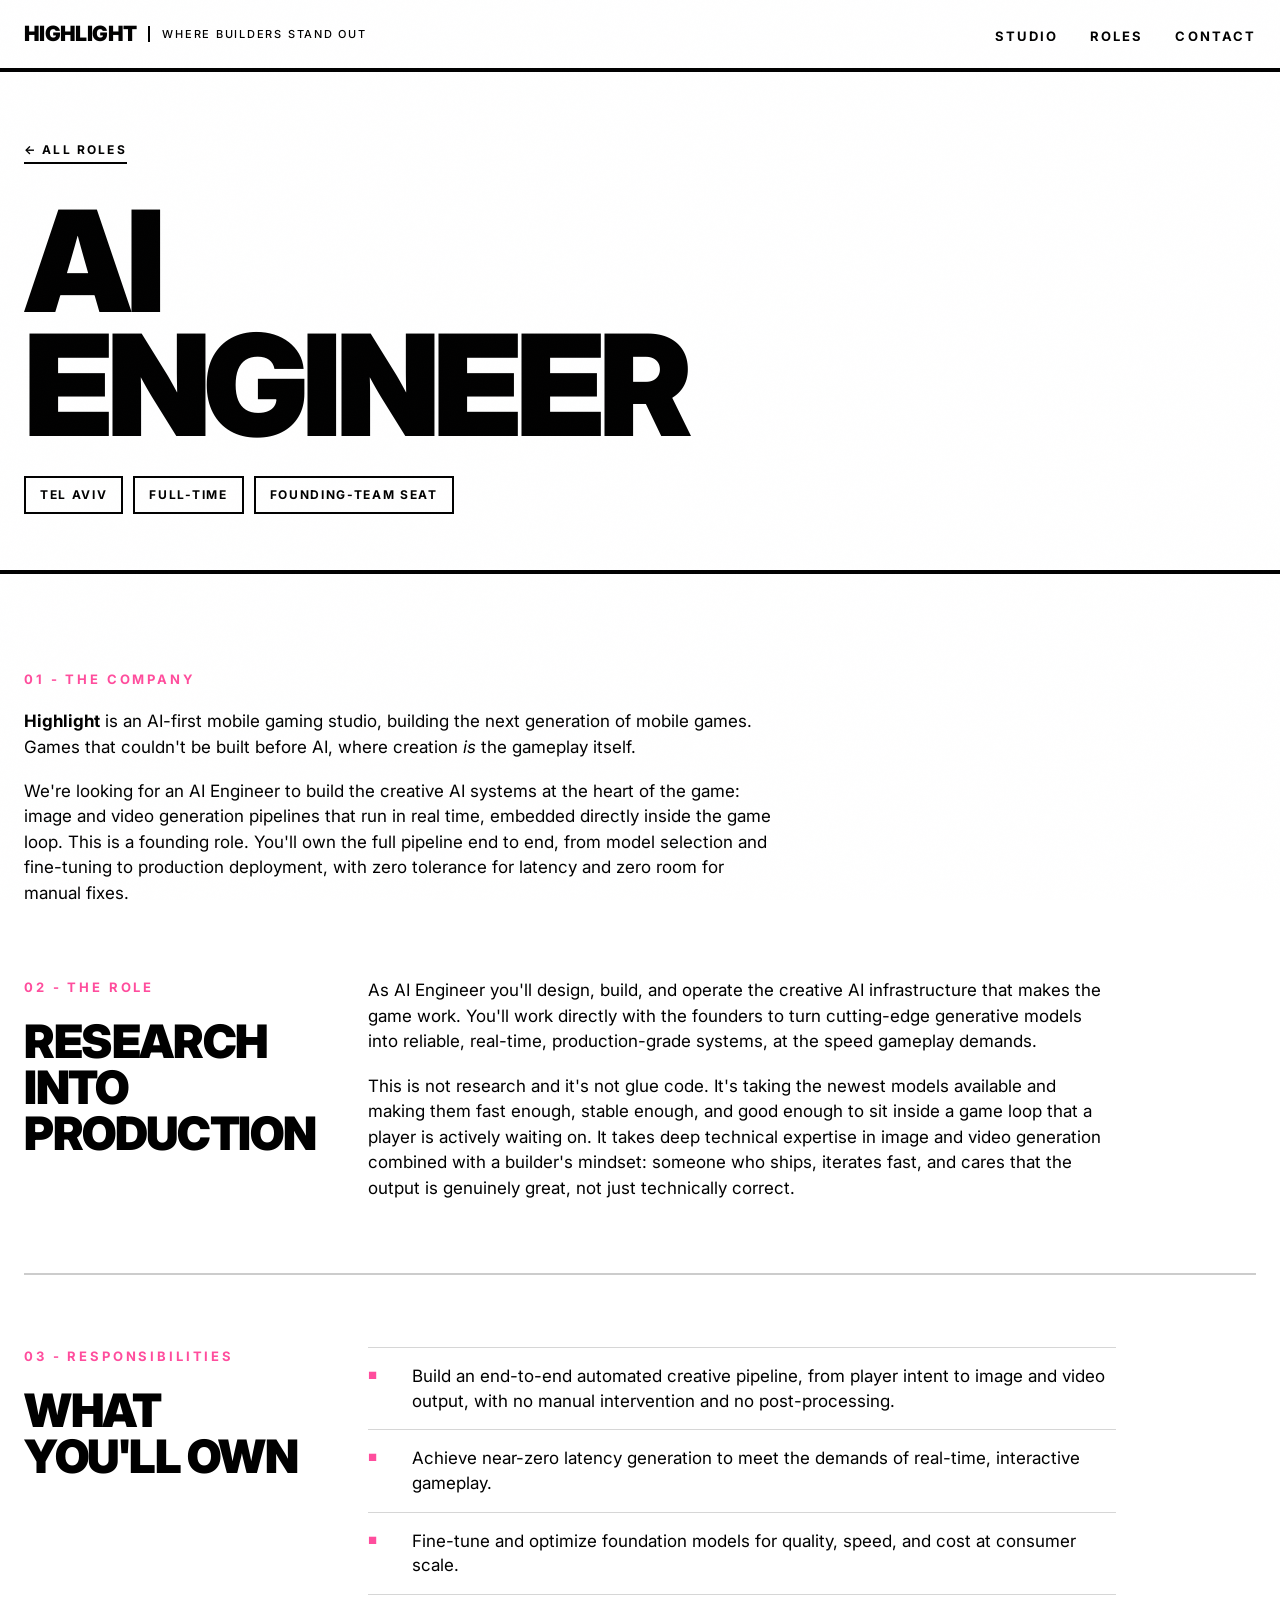
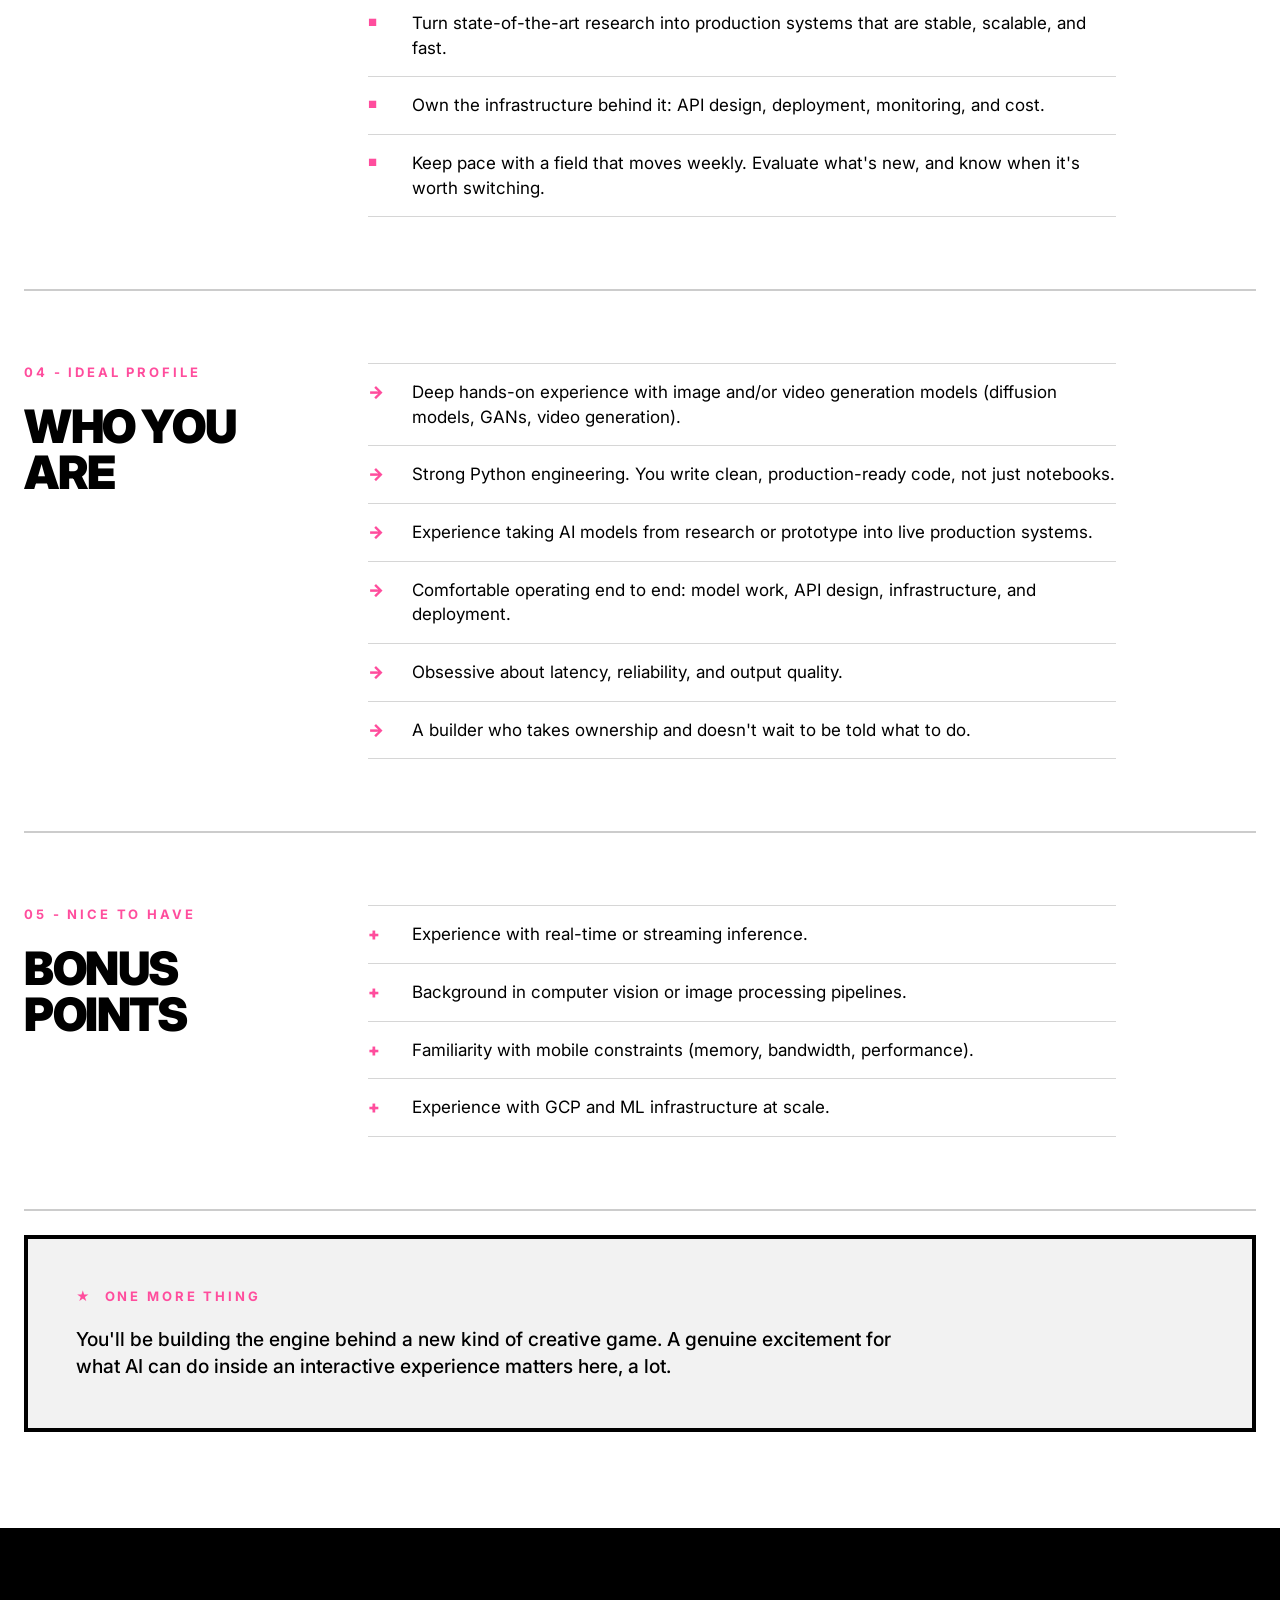
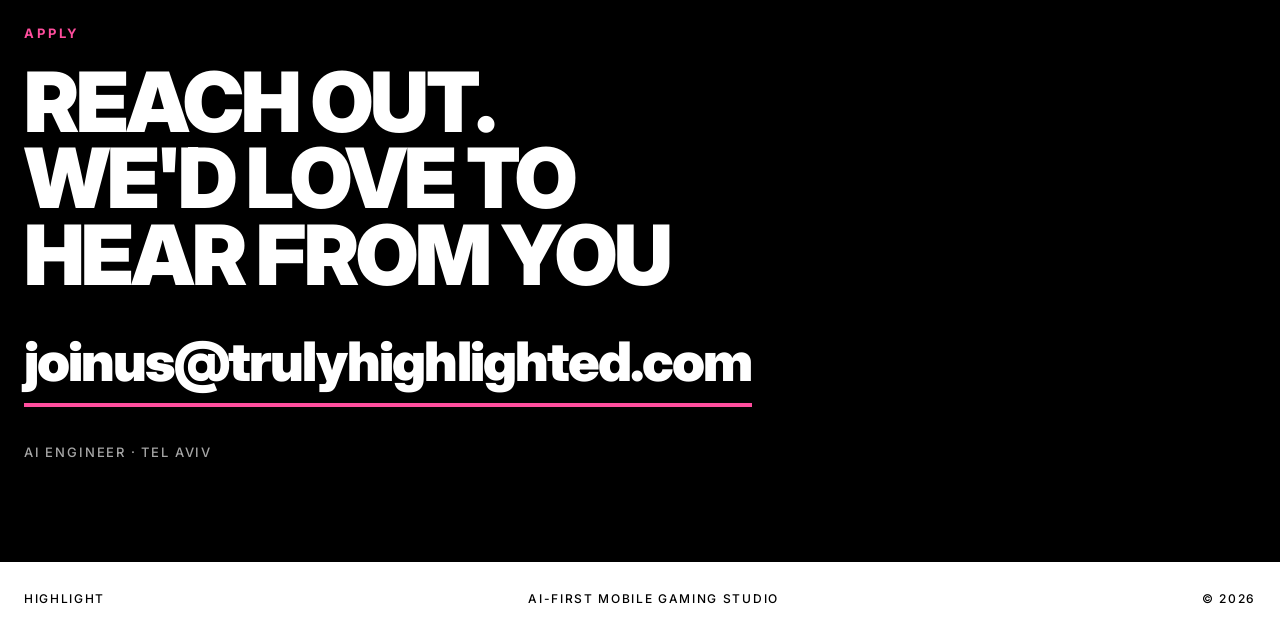
==== hiring1/roles/ai-engineer/index.html @ 80f7fcbb "feat: replace the hiring PNG with a real static careers site The page at /pages/hiring1/ was a singl" ====
<!DOCTYPE html>
<html lang="en">
<head>
<meta charset="utf-8">
<meta name="viewport" content="width=device-width, initial-scale=1">
<title>AI Engineer - Highlight</title>
<meta name="description" content="Build the creative AI systems at the heart of the game: real-time image and video generation pipelines embedded in the game loop.">
<link rel="preconnect" href="https://fonts.googleapis.com">
<link rel="preconnect" href="https://fonts.gstatic.com" crossorigin>
<link href="https://fonts.googleapis.com/css2?family=Inter:wght@400;500;700;900&display=swap" rel="stylesheet">
<link rel="stylesheet" href="../../assets/styles.css">
</head>
<body>

<header class="site-header">
  <div class="wrap site-header__inner">
    <a class="brand" href="../../index.html">Highlight <span>Where builders stand out</span></a>
    <nav class="nav">
      <a href="../../index.html#about"><span>Studio</span><span>Studio</span></a>
      <a href="../../index.html#roles"><span>Roles</span><span>Roles</span></a>
      <a href="#apply"><span>Contact</span><span>Contact</span></a>
    </nav>
  </div>
</header>

<section class="role-hero">
  <div class="wrap">
    <a class="role-hero__back" href="../../index.html#roles">← All roles</a>
    <h1 class="display">AI<br>Engineer</h1>
    <ul class="role-hero__meta">
      <li>Tel Aviv</li>
      <li>Full-time</li>
      <li>Founding-team seat</li>
    </ul>
  </div>
</section>

<section class="section" style="padding-bottom:0">
  <div class="wrap">
    <span class="snum">01 - The company</span>
    <div class="body" style="margin-top:8px">
      <p><strong>Highlight</strong> is an AI-first mobile gaming studio, building the next generation of mobile games. Games that couldn't be built before AI, where creation <em>is</em> the gameplay itself.</p>
      <p>We're looking for an AI Engineer to build the creative AI systems at the heart of the game: image and video generation pipelines that run in real time, embedded directly inside the game loop. This is a founding role. You'll own the full pipeline end to end, from model selection and fine-tuning to production deployment, with zero tolerance for latency and zero room for manual fixes.</p>
    </div>
  </div>
</section>

<div class="wrap"><div class="rsec">
  <div class="rsec__grid">
    <div class="rsec__head"><span class="snum">02 - The role</span><h2 class="h3">Research into<br>production</h2></div>
    <div class="body"><p>As AI Engineer you'll design, build, and operate the creative AI infrastructure that makes the game work. You'll work directly with the founders to turn cutting-edge generative models into reliable, real-time, production-grade systems, at the speed gameplay demands.</p>
          <p>This is not research and it's not glue code. It's taking the newest models available and making them fast enough, stable enough, and good enough to sit inside a game loop that a player is actively waiting on. It takes deep technical expertise in image and video generation combined with a builder's mindset: someone who ships, iterates fast, and cares that the output is genuinely great, not just technically correct.</p></div>
  </div>
</div>

<div class="rsec">
  <div class="rsec__grid">
    <div class="rsec__head"><span class="snum">03 - Responsibilities</span><h2 class="h3">What you'll own</h2></div>
    <div class="body"><ul class="list-bul"><li>Build an end-to-end automated creative pipeline, from player intent to image and video output, with no manual intervention and no post-processing.</li>
      <li>Achieve near-zero latency generation to meet the demands of real-time, interactive gameplay.</li>
      <li>Fine-tune and optimize foundation models for quality, speed, and cost at consumer scale.</li>
      <li>Turn state-of-the-art research into production systems that are stable, scalable, and fast.</li>
      <li>Own the infrastructure behind it: API design, deployment, monitoring, and cost.</li>
      <li>Keep pace with a field that moves weekly. Evaluate what's new, and know when it's worth switching.</li></ul></div>
  </div>
</div>

<div class="rsec">
  <div class="rsec__grid">
    <div class="rsec__head"><span class="snum">04 - Ideal profile</span><h2 class="h3">Who you are</h2></div>
    <div class="body"><ul class="list-arrow"><li>Deep hands-on experience with image and/or video generation models (diffusion models, GANs, video generation).</li>
      <li>Strong Python engineering. You write clean, production-ready code, not just notebooks.</li>
      <li>Experience taking AI models from research or prototype into live production systems.</li>
      <li>Comfortable operating end to end: model work, API design, infrastructure, and deployment.</li>
      <li>Obsessive about latency, reliability, and output quality.</li>
      <li>A builder who takes ownership and doesn't wait to be told what to do.</li></ul></div>
  </div>
</div>

<div class="rsec">
  <div class="rsec__grid">
    <div class="rsec__head"><span class="snum">05 - Nice to have</span><h2 class="h3">Bonus points</h2></div>
    <div class="body"><ul class="list-plus"><li>Experience with real-time or streaming inference.</li>
      <li>Background in computer vision or image processing pipelines.</li>
      <li>Familiarity with mobile constraints (memory, bandwidth, performance).</li>
      <li>Experience with GCP and ML infrastructure at scale.</li></ul></div>
  </div>
</div>

<div style="padding:24px 0 96px">
  <div class="onemore pat-dots">
    <span class="snum">★ &nbsp;One more thing</span>
    <div class="body" style="font-size:1.2rem;line-height:1.4;font-weight:500">You'll be building the engine behind a new kind of creative game. A genuine excitement for what AI can do inside an interactive experience matters here, a lot.</div>
  </div>
</div>
</div>

<section class="contact" id="apply">
  <div class="wrap">
    <span class="snum">Apply</span>
    <h2 class="h2">Reach out.<br>We'd love to<br>hear from you</h2>
    <a class="contact__mail" href="mailto:joinus@trulyhighlighted.com?subject=AI%20Engineer">joinus@trulyhighlighted.com</a>
    <p class="meta" style="margin-top:36px;opacity:.65">AI Engineer · Tel Aviv</p>
  </div>
</section>

<footer class="site-footer">
  <div class="wrap site-footer__inner">
    <span><a href="../../index.html">Highlight</a></span>
    <span>AI-first mobile gaming studio</span>
    <span>© 2026</span>
  </div>
</footer>

</body>
</html>
---- hiring1/assets/styles.css ----
/* ============================================================
   HIGHLIGHT — Swiss International Typographic Style
   Accent: Bubblegum #FF4D9D
   ============================================================ */

/* ---------- 1. TOKENS ---------- */
:root {
  --bg:      #FFFFFF;
  --fg:      #000000;
  --muted:   #F2F2F2;
  --accent:  #FF4D9D;
  --border:  #000000;

  --bw-thick: 4px;
  --bw-thin:  2px;

  --gutter: 24px;
  --maxw:   1440px;

  --t-fast: 150ms linear;
  --t-base: 200ms ease-out;
}

/* ---------- 2. RESET ---------- */
*, *::before, *::after { box-sizing: border-box; }
* { margin: 0; padding: 0; }

html { -webkit-text-size-adjust: 100%; scroll-behavior: smooth; }

body {
  background: var(--bg);
  color: var(--fg);
  font-family: 'Inter', 'Helvetica Neue', Helvetica, Arial, sans-serif;
  font-weight: 400;
  font-size: 17px;
  line-height: 1.5;
  -webkit-font-smoothing: antialiased;
  position: relative;
}

/* Global paper-grain noise */
body::before {
  content: '';
  position: fixed;
  inset: 0;
  pointer-events: none;
  z-index: 9999;
  opacity: 0.015;
  background-image: url("data:image/svg+xml,%3Csvg xmlns='http://www.w3.org/2000/svg' width='300' height='300'%3E%3Cfilter id='n'%3E%3CfeTurbulence type='fractalNoise' baseFrequency='0.85' numOctaves='4'/%3E%3C/filter%3E%3Crect width='300' height='300' filter='url(%23n)'/%3E%3C/svg%3E");
}

img { display: block; max-width: 100%; }
a { color: inherit; text-decoration: none; }
ul { list-style: none; }

::selection { background: var(--accent); color: #fff; }

:focus-visible {
  outline: var(--bw-thin) solid var(--accent);
  outline-offset: 3px;
}

/* ---------- 3. TEXTURE PATTERNS ---------- */
.pat-grid {
  background-image:
    linear-gradient(to right, rgba(0,0,0,.03) 1px, transparent 1px),
    linear-gradient(to bottom, rgba(0,0,0,.03) 1px, transparent 1px);
  background-size: 24px 24px;
}
.pat-dots {
  background-image: radial-gradient(rgba(0,0,0,.04) 1px, transparent 1px);
  background-size: 16px 16px;
}
.pat-diag {
  background-image: repeating-linear-gradient(
    45deg, rgba(0,0,0,.02) 0 1px, transparent 1px 10px);
}

/* ---------- 4. LAYOUT ---------- */
.wrap {
  max-width: var(--maxw);
  margin: 0 auto;
  padding: 0 var(--gutter);
}

.rule { border-top: var(--bw-thick) solid var(--border); }
.rule-thin { border-top: var(--bw-thin) solid var(--border); }

.section { padding: 96px 0; }
.section--tight { padding: 64px 0; }
.section--muted { background: var(--muted); }

/* ---------- 5. TYPOGRAPHY ---------- */
.snum {
  display: block;
  font-size: 13px;
  font-weight: 700;
  letter-spacing: .22em;
  text-transform: uppercase;
  color: var(--accent);
  margin-bottom: 20px;
}

.display {
  font-weight: 900;
  letter-spacing: -0.045em;
  line-height: 0.88;
  text-transform: uppercase;
  /* min() caps the headline by viewport width on narrow screens: the word
     GENERATION cannot wrap, and at the 3.4rem floor it overflowed the grid
     track below ~418px. Identical to clamp() at 418px and above. */
  font-size: min(13vw, clamp(3.4rem, 11vw, 10rem));
}

.h2 {
  font-weight: 900;
  letter-spacing: -0.035em;
  line-height: 0.92;
  text-transform: uppercase;
  font-size: clamp(2.4rem, 6.5vw, 5.5rem);
}

.h3 {
  font-weight: 900;
  letter-spacing: -0.03em;
  line-height: 1;
  text-transform: uppercase;
  font-size: clamp(1.75rem, 3.6vw, 3rem);
}

.h4 {
  font-weight: 700;
  letter-spacing: -0.01em;
  text-transform: uppercase;
  font-size: 1.05rem;
  line-height: 1.2;
}

.lead {
  font-size: clamp(1.1rem, 1.9vw, 1.5rem);
  line-height: 1.4;
  font-weight: 500;
  max-width: 30ch;
}

.body { max-width: 68ch; }
.body p + p { margin-top: 1.1em; }
.body strong { font-weight: 700; }
.body em { font-style: italic; }

.label {
  font-size: 12px;
  font-weight: 700;
  letter-spacing: .2em;
  text-transform: uppercase;
}

.meta {
  font-size: 13px;
  font-weight: 500;
  letter-spacing: .14em;
  text-transform: uppercase;
}

.mark { background: var(--accent); color: #fff; padding: 0 .18em; }

/* ---------- 6. HEADER ---------- */
.site-header {
  position: sticky;
  top: 0;
  z-index: 100;
  background: var(--bg);
  border-bottom: var(--bw-thick) solid var(--border);
}
.site-header__inner {
  display: flex;
  align-items: stretch;
  justify-content: space-between;
  height: 68px;
  /* Full bleed rather than capped at --maxw: on a wide screen the brand sits
     hard left and the nav hard right, lining up with the hero below, which is
     also full width. Only the gutter separates them from the viewport edge. */
  max-width: none;
}
.brand {
  display: flex;
  align-items: center;
  gap: 12px;
  font-weight: 900;
  font-size: 21px;
  letter-spacing: -0.03em;
  text-transform: uppercase;
}
.brand span {
  font-size: 11px;
  font-weight: 500;
  letter-spacing: .16em;
  text-transform: uppercase;
  padding-left: 12px;
  border-left: var(--bw-thin) solid var(--border);
}
.nav { display: flex; align-items: center; gap: 32px; }
.nav a {
  position: relative;
  display: block;
  overflow: hidden;
  height: 1.15em;
  font-size: 13px;
  font-weight: 700;
  letter-spacing: .16em;
  text-transform: uppercase;
}
.nav a span {
  display: block;
  transition: transform var(--t-fast);
}
.nav a span:last-child { color: var(--accent); }
.nav a:hover span { transform: translateY(-100%); }

@media (max-width: 640px) {
  .brand span { display: none; }
  .nav { gap: 18px; }
}

/* Below ~420px the brand plus the three nav items no longer fit on one row and
   CONTACT was pushed past the right edge, scrolling the whole page sideways.
   Tighten the header only — every other element already fits. */
@media (max-width: 420px) {
  .brand { font-size: 18px; }
  .nav { gap: 14px; }
  .nav a { font-size: 11px; letter-spacing: .1em; }
}

@media (max-width: 340px) {
  .brand { font-size: 16px; }
  .nav { gap: 10px; }
  .nav a { font-size: 10px; letter-spacing: .06em; }
}

/* ---------- 7. IMAGE PLACEHOLDERS ---------- */
.imgph {
  position: relative;
  border: var(--bw-thick) solid var(--border);
  background: var(--muted);
  background-image: repeating-linear-gradient(
    45deg, rgba(0,0,0,.05) 0 2px, transparent 2px 14px);
  display: flex;
  align-items: center;
  justify-content: center;
  overflow: hidden;
}
.imgph::after {
  content: '';
  position: absolute;
  inset: 14px;
  border: 1px dashed rgba(0,0,0,.28);
  pointer-events: none;
}
.imgph__inner {
  position: relative;
  z-index: 1;
  text-align: center;
  padding: 24px;
}
.imgph__no {
  display: inline-block;
  background: var(--accent);
  color: #fff;
  font-weight: 900;
  font-size: 13px;
  letter-spacing: .1em;
  padding: 5px 11px;
  margin-bottom: 14px;
}
.imgph__name {
  font-weight: 900;
  font-size: clamp(.95rem, 1.6vw, 1.35rem);
  letter-spacing: -.02em;
  text-transform: uppercase;
  line-height: 1.1;
}
.imgph__spec {
  margin-top: 8px;
  font-size: 12px;
  font-weight: 600;
  letter-spacing: .12em;
  text-transform: uppercase;
  color: rgba(0,0,0,.55);
}
.imgph__note {
  margin-top: 10px;
  font-size: 12px;
  line-height: 1.35;
  max-width: 30ch;
  margin-inline: auto;
  color: rgba(0,0,0,.55);
}

.ar-3x4  { aspect-ratio: 3 / 4; }
.ar-1x1  { aspect-ratio: 1 / 1; }
.ar-16x9 { aspect-ratio: 16 / 9; }
.ar-5x7  { aspect-ratio: 5 / 7; }

/* ---------- 8. HERO ---------- */
.hero { border-bottom: var(--bw-thick) solid var(--border); }

.hero__grid {
  display: grid;
  grid-template-columns: 7fr 5fr;
  min-height: calc(100vh - 68px);
}
.hero__type {
  padding: 72px var(--gutter) 56px;
  display: flex;
  flex-direction: column;
  justify-content: space-between;
  border-right: var(--bw-thick) solid var(--border);
}
.hero__kicker {
  font-size: 13px;
  font-weight: 700;
  letter-spacing: .22em;
  text-transform: uppercase;
  margin-bottom: 40px;
}
.hero__sub {
  margin-top: 40px;
  display: flex;
  flex-wrap: wrap;
  align-items: flex-end;
  gap: 32px;
  justify-content: space-between;
}
.hero__img { padding: 0; }
.hero__img .imgph {
  height: 100%;
  border: 0;
  border-radius: 0;
}
/* The hero image fills its grid column edge to edge and carries no border of
   its own -- the black rule comes from the grid divider. */
.hero__img img {
  width: 100%;
  height: 100%;
  object-fit: cover;
  display: block;
}

/* Variant B — full bleed */
.hero--bleed .hero__grid { grid-template-columns: 1fr; position: relative; }
.hero--bleed .hero__img {
  position: absolute;
  inset: 0;
  z-index: 0;
}
.hero--bleed .hero__img .imgph { width: 100%; height: 100%; aspect-ratio: auto; }
.hero--bleed .hero__type {
  position: relative;
  z-index: 2;
  border-right: 0;
  max-width: 1000px;
}
.hero--bleed .display span,
.hero--bleed .hero__kicker span,
.hero--bleed .hero__sub .lead {
  background: #fff;
  box-decoration-break: clone;
  -webkit-box-decoration-break: clone;
  padding: .04em .16em;
}

/* ---------- 9. SPLIT GRIDS ---------- */
.split {
  display: grid;
  gap: 48px;
  align-items: start;
}
.split--7-5 { grid-template-columns: 7fr 5fr; }
.split--5-7 { grid-template-columns: 5fr 7fr; }
.split--8-4 { grid-template-columns: 8fr 4fr; }
.split--4-8 { grid-template-columns: 4fr 8fr; }

/* ---------- 10. ROLE CARDS ---------- */
.roles { border-top: var(--bw-thick) solid var(--border); }
.role-card {
  display: block;
  border-bottom: var(--bw-thick) solid var(--border);
  padding: 40px var(--gutter);
  transition: background var(--t-base), color var(--t-base);
}
.role-card__inner {
  max-width: var(--maxw);
  margin: 0 auto;
  display: grid;
  grid-template-columns: 5fr 5fr 2fr;
  gap: 32px;
  align-items: center;
}
.role-card__desc { font-size: 1rem; line-height: 1.45; max-width: 46ch; }
.role-card__go {
  justify-self: end;
  display: flex;
  align-items: center;
  gap: 12px;
  font-size: 12px;
  font-weight: 700;
  letter-spacing: .18em;
  text-transform: uppercase;
  white-space: nowrap;
}
.role-card__arrow {
  width: 40px; height: 40px;
  border: var(--bw-thin) solid currentColor;
  display: grid; place-items: center;
  font-size: 17px; line-height: 1;
  transition: transform var(--t-base);
}
.role-card:hover { background: var(--accent); color: #fff; }
.role-card:hover .snum { color: #fff; }
.role-card:hover .role-card__arrow { transform: rotate(-45deg); }

/* ---------- 11. LISTS ---------- */
.list-bul li,
.list-arrow li,
.list-plus li {
  position: relative;
  padding: 16px 0 16px 44px;
  border-bottom: 1px solid rgba(0,0,0,.16);
  line-height: 1.45;
}
.list-bul li:first-child,
.list-arrow li:first-child,
.list-plus li:first-child { border-top: 1px solid rgba(0,0,0,.16); }

.list-bul li::before,
.list-arrow li::before,
.list-plus li::before {
  position: absolute;
  left: 0;
  top: 16px;
  font-weight: 900;
  color: var(--accent);
  width: 28px;
}
.list-bul li::before   { content: '■'; font-size: 10px; top: 20px; }
.list-arrow li::before { content: '→'; }
.list-plus li::before  { content: '+'; }

/* ---------- 12. BUTTON ---------- */
.btn {
  display: inline-flex;
  align-items: center;
  justify-content: center;
  min-height: 60px;
  padding: 0 36px;
  background: var(--fg);
  color: #fff;
  border: var(--bw-thick) solid var(--border);
  font-size: 13px;
  font-weight: 700;
  letter-spacing: .18em;
  text-transform: uppercase;
  transition: background var(--t-fast), color var(--t-fast);
}
.btn:hover { background: var(--accent); border-color: var(--accent); }
.btn--ghost { background: transparent; color: var(--fg); }
.btn--ghost:hover { background: var(--fg); color: #fff; border-color: var(--fg); }

/* ---------- 13. CONTACT / FOOTER ---------- */
.contact {
  background: var(--fg);
  color: #fff;
  padding: 96px 0;
}
.contact .snum { color: var(--accent); }
.contact__mail {
  display: inline-block;
  margin-top: 28px;
  font-weight: 900;
  font-size: clamp(1.4rem, 4.4vw, 3.4rem);
  letter-spacing: -.035em;
  border-bottom: var(--bw-thick) solid var(--accent);
  transition: color var(--t-fast);
  word-break: break-word;
}
.contact__mail:hover { color: var(--accent); }

.site-footer {
  border-top: var(--bw-thick) solid var(--border);
  padding: 28px 0;
}
.site-footer__inner {
  display: flex;
  flex-wrap: wrap;
  gap: 16px 32px;
  justify-content: space-between;
  font-size: 12px;
  font-weight: 500;
  letter-spacing: .14em;
  text-transform: uppercase;
}

/* ---------- 14. ROLE PAGE ---------- */
.role-hero {
  border-bottom: var(--bw-thick) solid var(--border);
  padding: 64px 0 56px;
}
.role-hero__back {
  display: inline-block;
  margin-bottom: 36px;
  font-size: 12px;
  font-weight: 700;
  letter-spacing: .18em;
  text-transform: uppercase;
  border-bottom: var(--bw-thin) solid var(--border);
  padding-bottom: 3px;
}
.role-hero__back:hover { color: var(--accent); border-color: var(--accent); }
.role-hero__meta {
  margin-top: 28px;
  display: flex;
  flex-wrap: wrap;
  gap: 10px;
}
.role-hero__meta li {
  border: var(--bw-thin) solid var(--border);
  padding: 8px 14px;
  font-size: 12px;
  font-weight: 700;
  letter-spacing: .14em;
  text-transform: uppercase;
}

.rsec {
  padding: 72px 0;
  border-bottom: var(--bw-thin) solid rgba(0,0,0,.2);
}
.rsec:last-of-type { border-bottom: 0; }
.rsec__grid {
  display: grid;
  grid-template-columns: 3fr 9fr;
  gap: 48px;
}
.rsec__head { position: sticky; top: 100px; align-self: start; }

.onemore {
  background: var(--muted);
  border: var(--bw-thick) solid var(--border);
  padding: 48px;
}
.onemore .snum { display: flex; align-items: center; gap: 10px; }

/* ---------- 15. RESPONSIVE ---------- */
@media (max-width: 1024px) {
  .split--7-5, .split--5-7, .split--8-4, .split--4-8 { grid-template-columns: 1fr; gap: 36px; }
  .rsec__grid { grid-template-columns: 1fr; gap: 24px; }
  .rsec__head { position: static; }
  .role-card__inner { grid-template-columns: 1fr 1fr; }
  .role-card__go { grid-column: 1 / -1; justify-self: start; }
}

@media (max-width: 860px) {
  .hero__grid { grid-template-columns: 1fr; min-height: 0; }
  .hero__type { border-right: 0; border-bottom: var(--bw-thick) solid var(--border); padding: 48px var(--gutter); }
  .hero__img .imgph { aspect-ratio: 4 / 5; }
  /* Stacked above the copy: keep the portrait's natural 3:4 rather than
     cropping it to the column height. */
  .hero__img img { height: auto; }
  .hero--bleed .hero__img { position: relative; }
  .hero--bleed .hero__type { border-bottom: 0; }
}

@media (max-width: 640px) {
  .section { padding: 64px 0; }
  .rsec { padding: 48px 0; }
  .contact { padding: 64px 0; }
  .onemore { padding: 28px; }
  .role-card__inner { grid-template-columns: 1fr; gap: 18px; }
  .btn { width: 100%; }
}

@media (prefers-reduced-motion: reduce) {
  * { transition: none !important; animation: none !important; scroll-behavior: auto !important; }
}
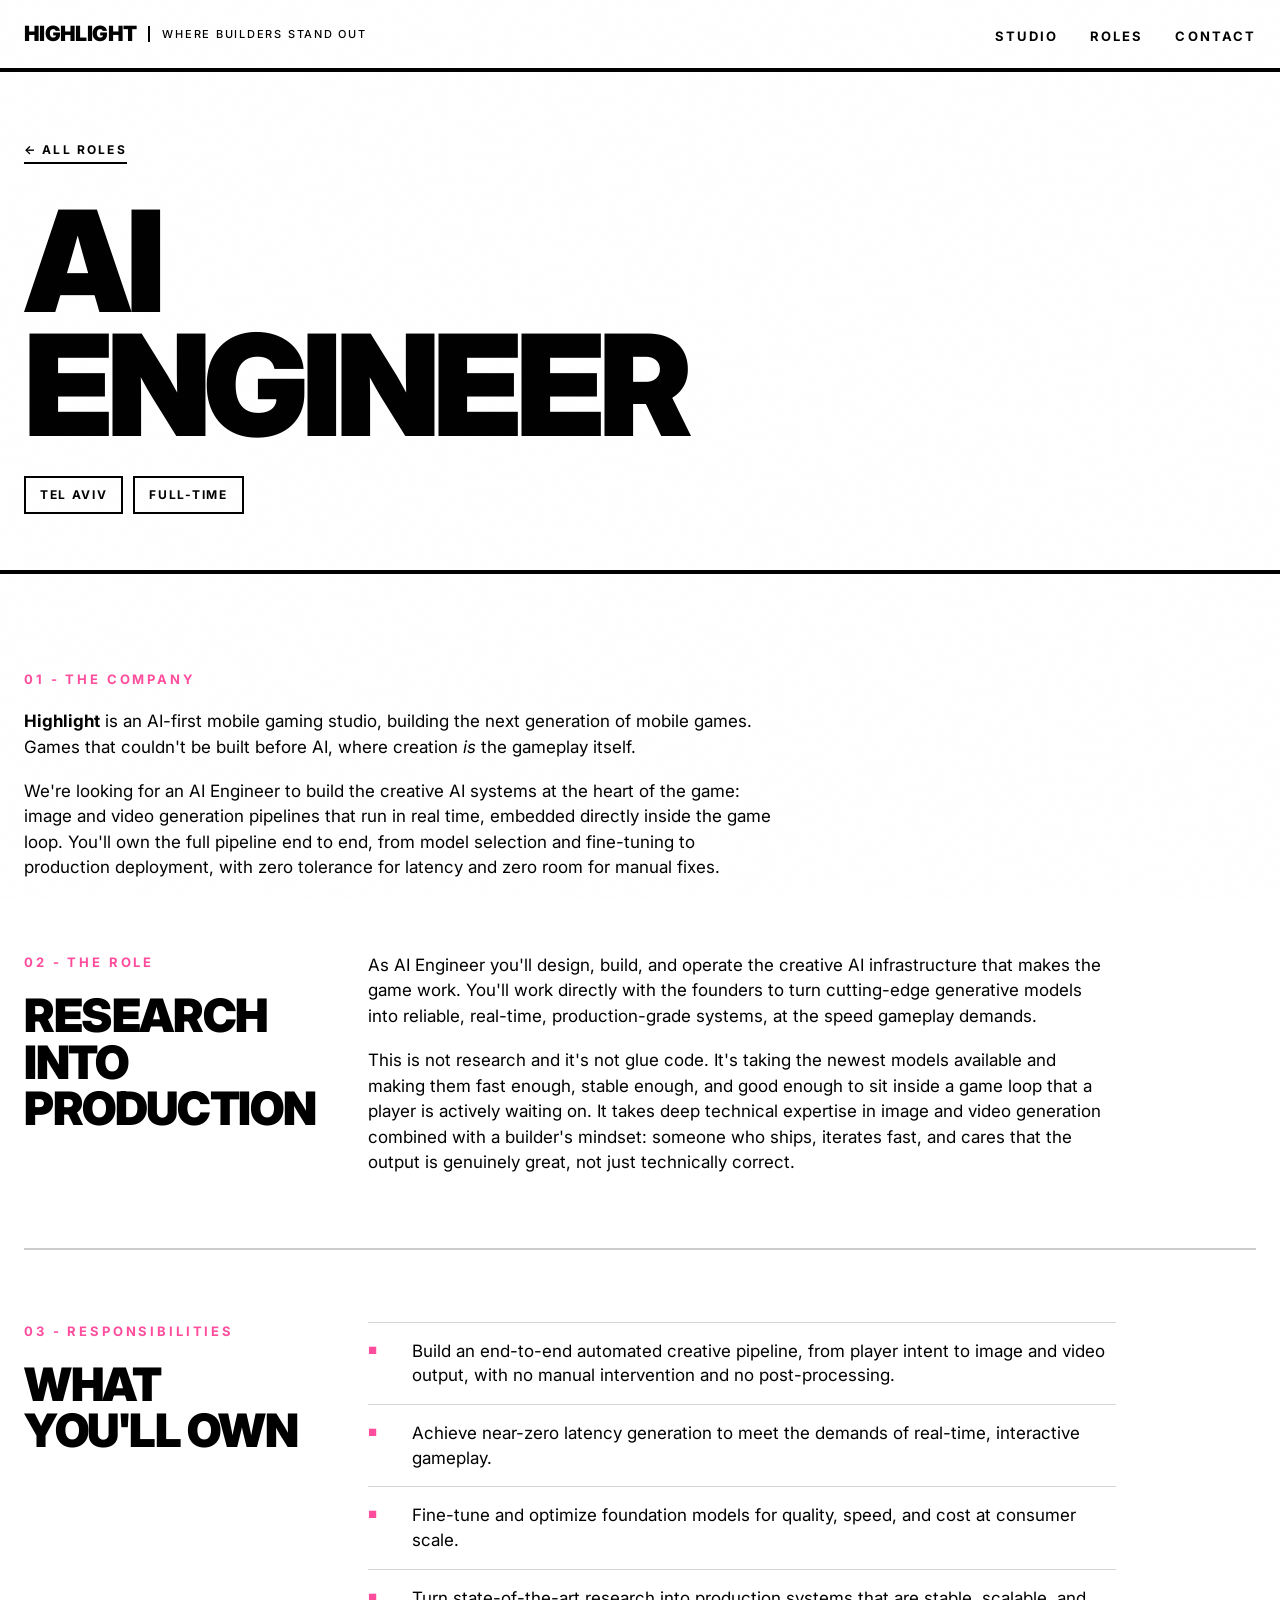
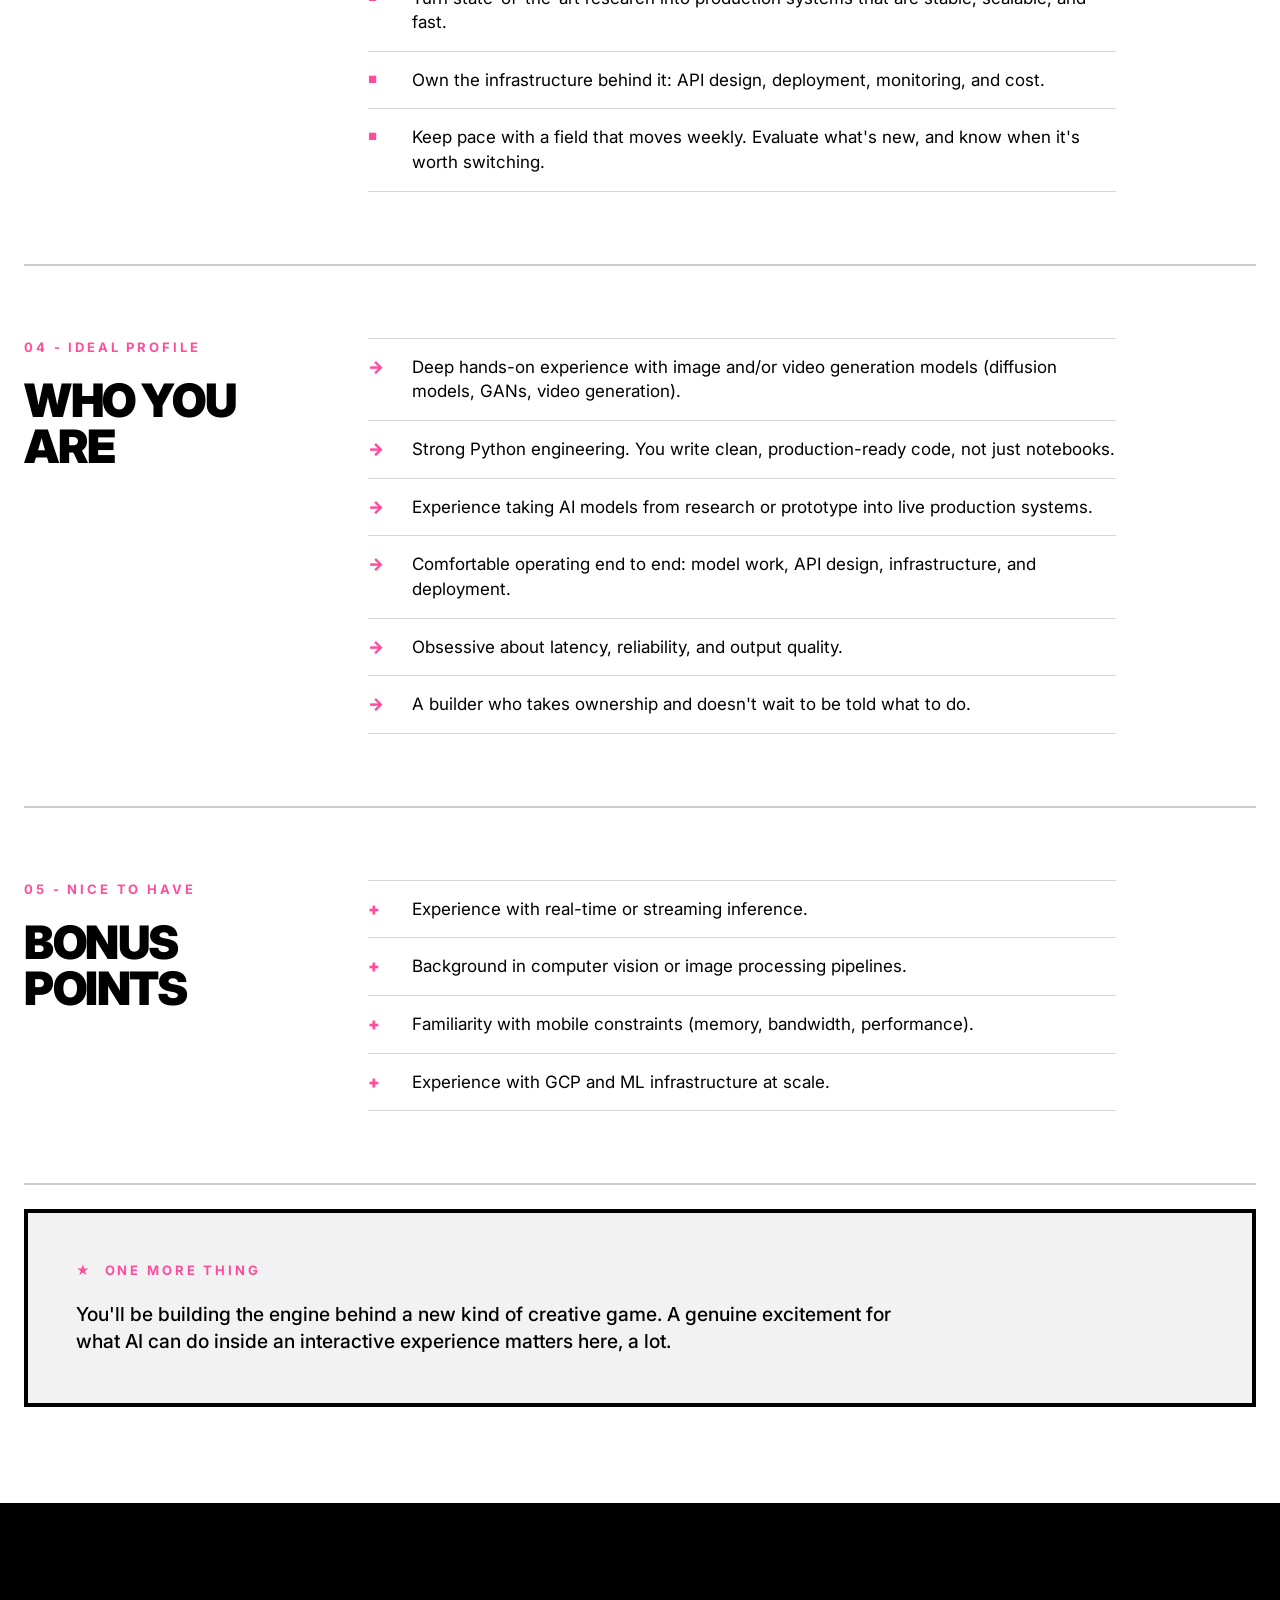
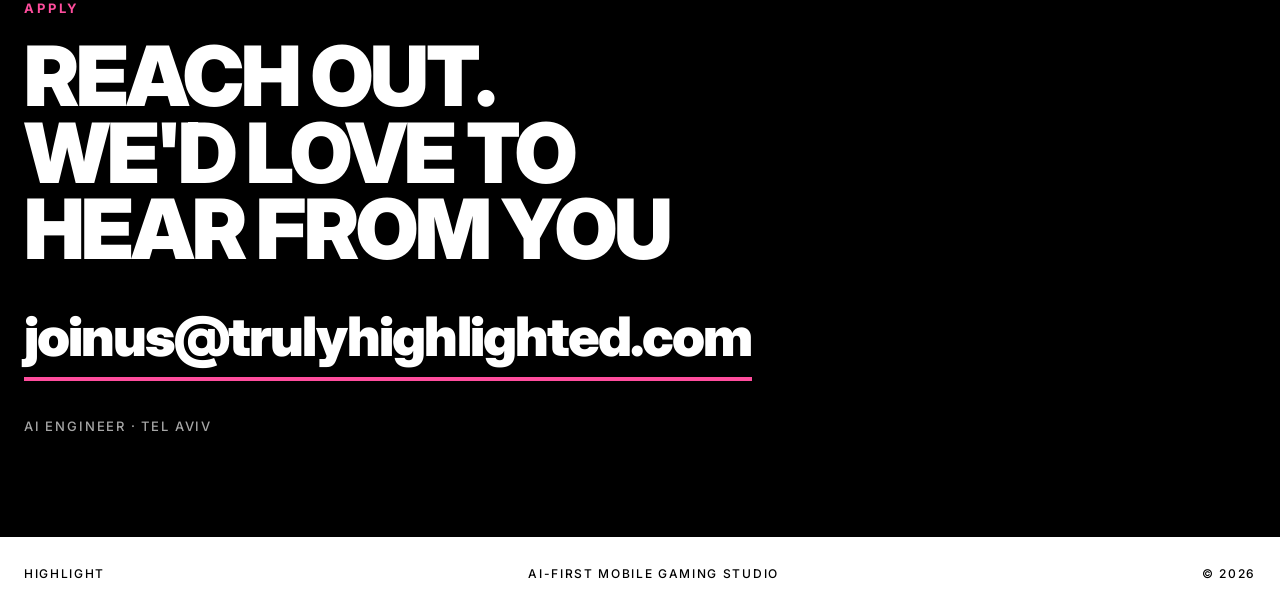
==== commit 1d575757: "copy: drop "founding" from role titles, tags and section 1 Hagit's edit pass, working section by sec" ====
--- a/hiring1/roles/ai-engineer/index.html
+++ b/hiring1/roles/ai-engineer/index.html
@@ -30,7 +30,6 @@
     <ul class="role-hero__meta">
       <li>Tel Aviv</li>
       <li>Full-time</li>
-      <li>Founding-team seat</li>
     </ul>
   </div>
 </section>
@@ -40,7 +39,7 @@
     <span class="snum">01 - The company</span>
     <div class="body" style="margin-top:8px">
       <p><strong>Highlight</strong> is an AI-first mobile gaming studio, building the next generation of mobile games. Games that couldn't be built before AI, where creation <em>is</em> the gameplay itself.</p>
-      <p>We're looking for an AI Engineer to build the creative AI systems at the heart of the game: image and video generation pipelines that run in real time, embedded directly inside the game loop. This is a founding role. You'll own the full pipeline end to end, from model selection and fine-tuning to production deployment, with zero tolerance for latency and zero room for manual fixes.</p>
+      <p>We're looking for an AI Engineer to build the creative AI systems at the heart of the game: image and video generation pipelines that run in real time, embedded directly inside the game loop. You'll own the full pipeline end to end, from model selection and fine-tuning to production deployment, with zero tolerance for latency and zero room for manual fixes.</p>
     </div>
   </div>
 </section>
--- a/hiring1/assets/styles.css
+++ b/hiring1/assets/styles.css
@@ -171,6 +171,21 @@
   z-index: 100;
   background: var(--bg);
   border-bottom: var(--bw-thick) solid var(--border);
+}
+/* iOS Safari paints the page behind its translucent top toolbar while pinning
+   a sticky header below it, so copy that has scrolled past shows through in
+   the strip above the nav. Carry the header's white ground upward to fill that
+   strip. It sits above the viewport when the page is at rest, so it changes
+   nothing on desktop, and it also covers rubber-band overscroll at the top. */
+.site-header::before {
+  content: '';
+  position: absolute;
+  left: 0;
+  right: 0;
+  bottom: 100%;
+  height: 240px;
+  background: var(--bg);
+  pointer-events: none;
 }
 .site-header__inner {
   display: flex;
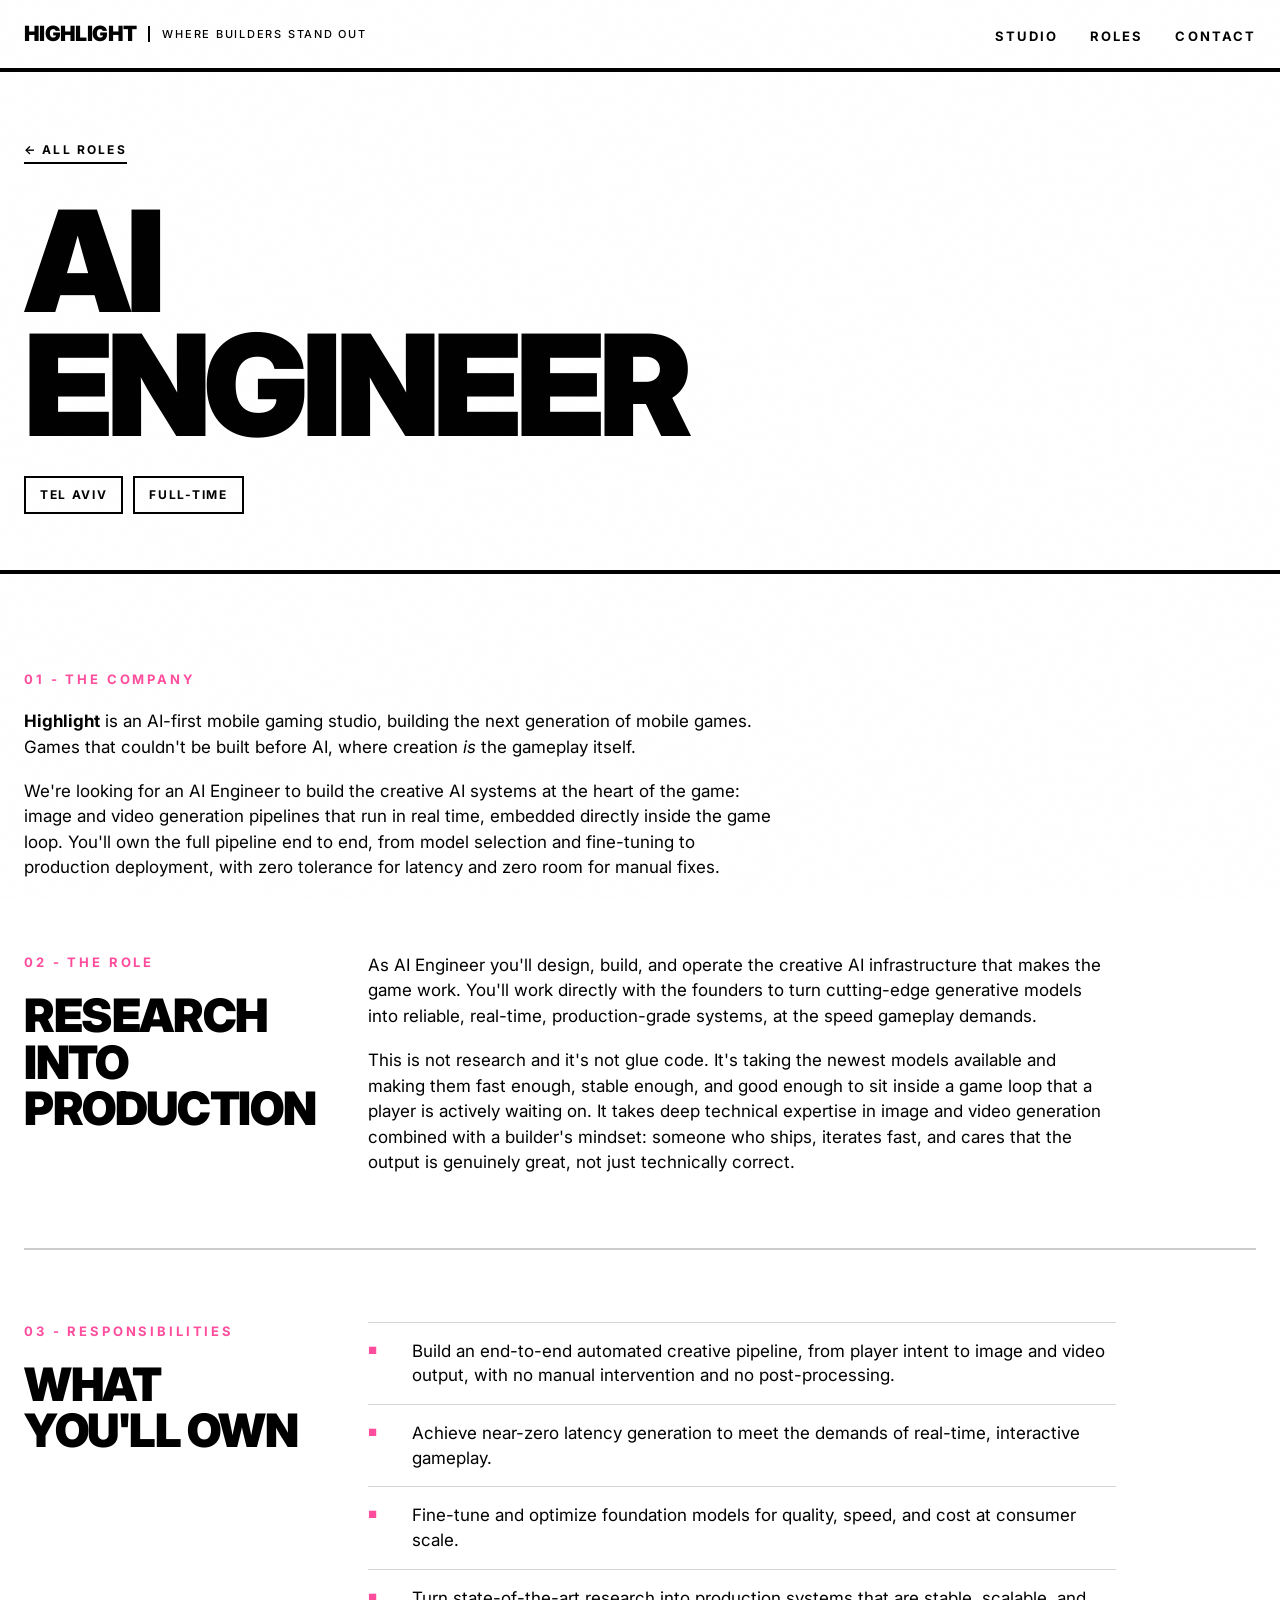
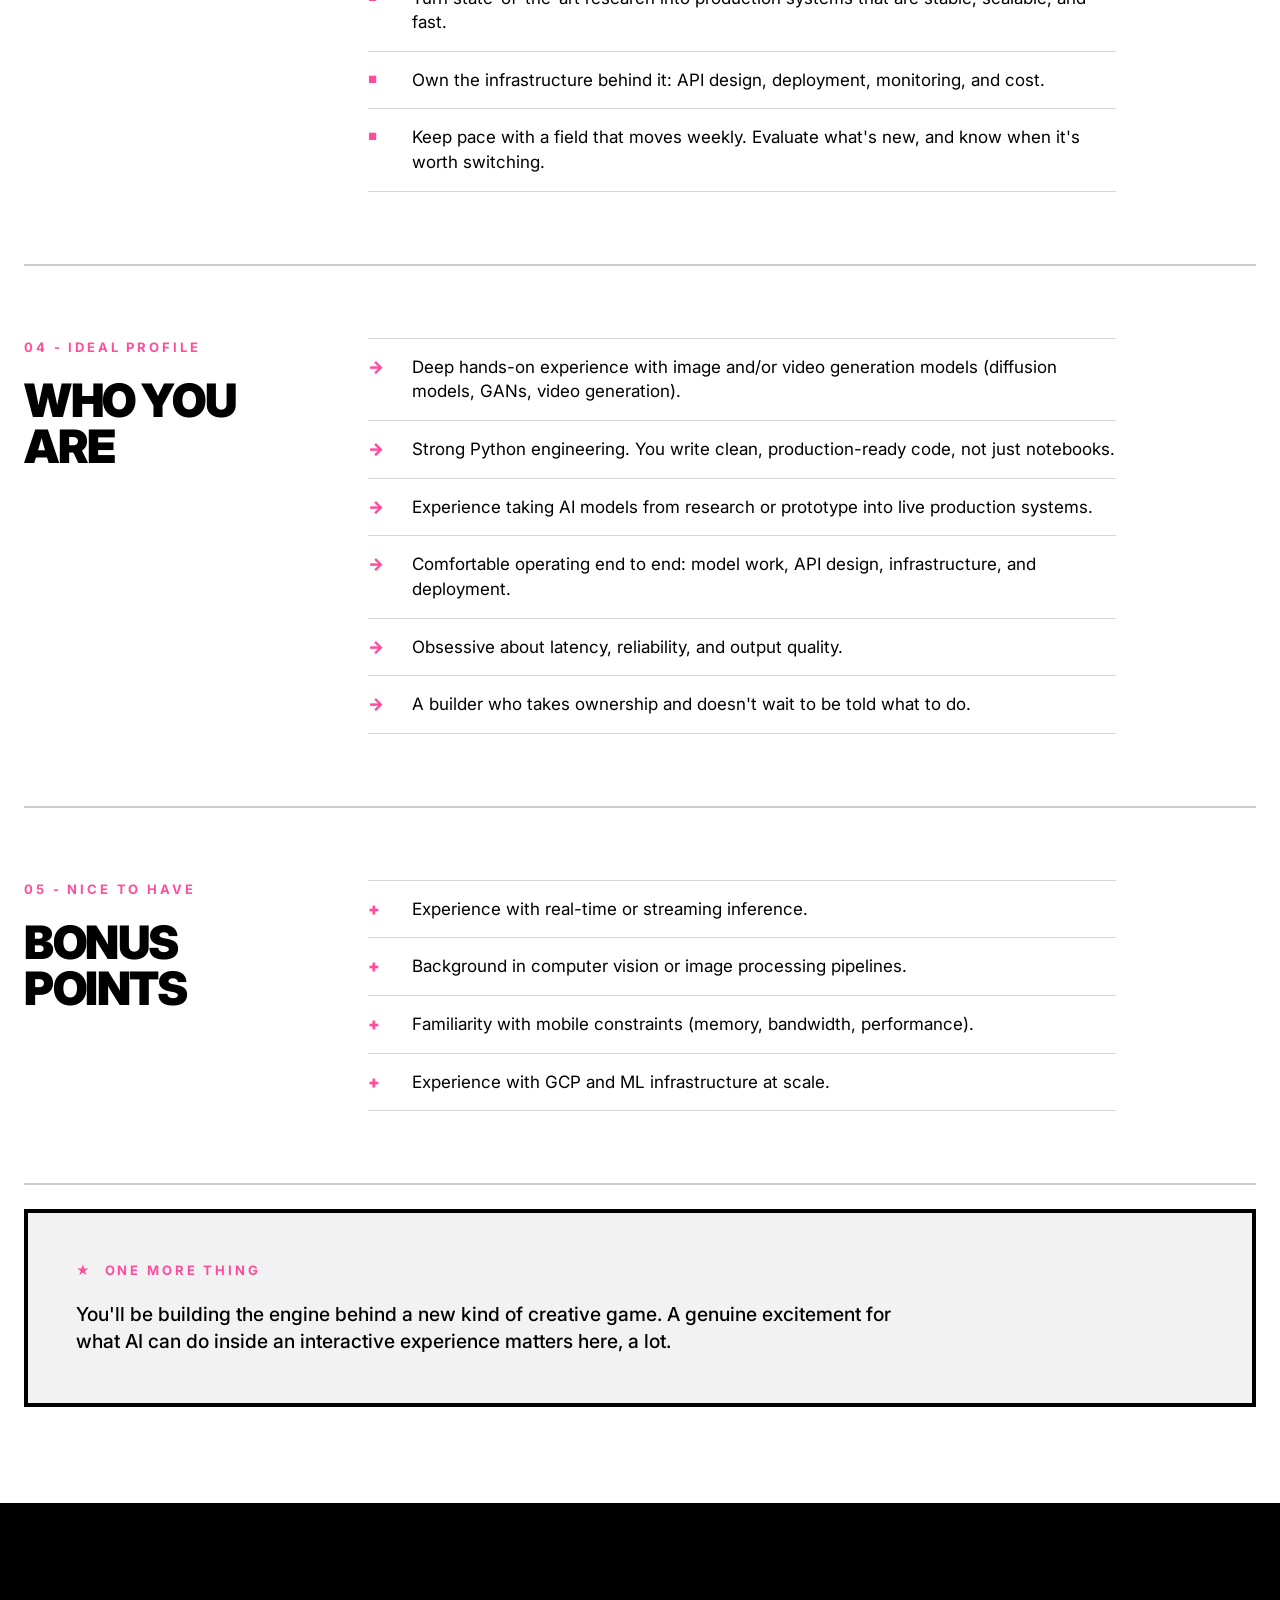
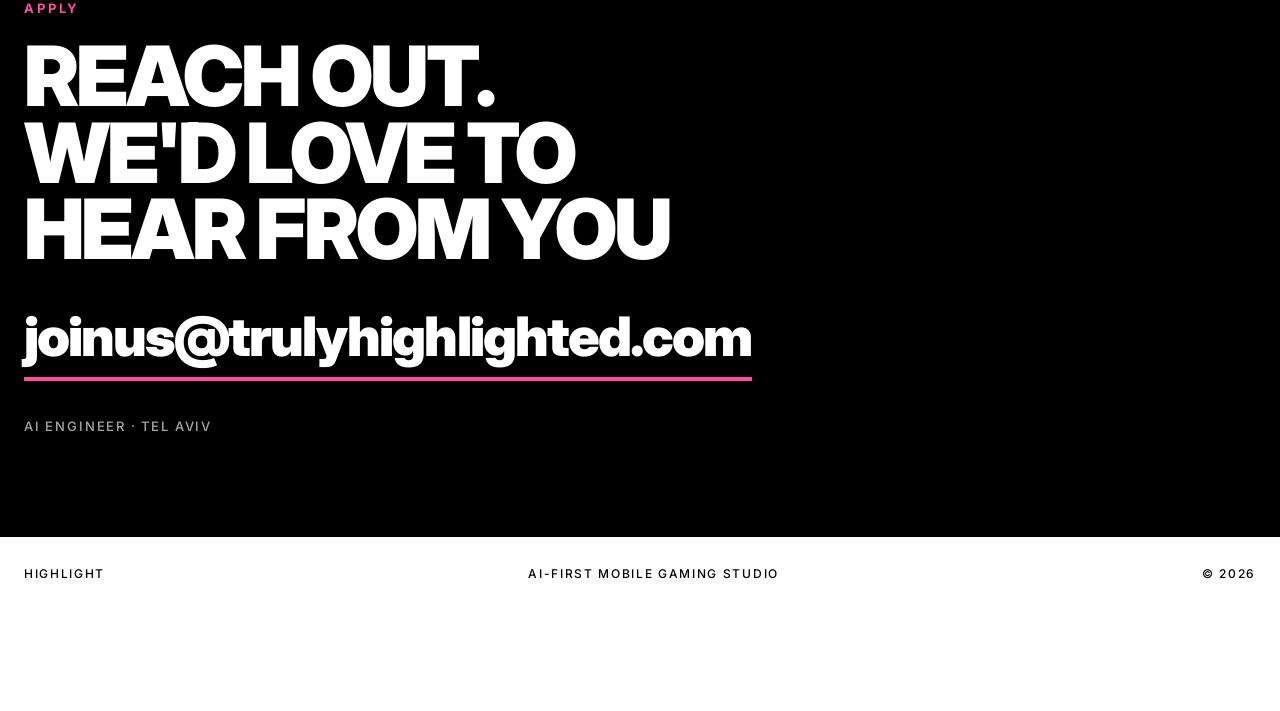
==== commit 0a4686ea: "Serve the Highlight site at the root and redirect legacy hiring URLs" ====
--- a/hiring1/roles/ai-engineer/index.html
+++ b/hiring1/roles/ai-engineer/index.html
@@ -1,115 +1,2 @@
-<!DOCTYPE html>
-<html lang="en">
-<head>
-<meta charset="utf-8">
-<meta name="viewport" content="width=device-width, initial-scale=1">
-<title>AI Engineer - Highlight</title>
-<meta name="description" content="Build the creative AI systems at the heart of the game: real-time image and video generation pipelines embedded in the game loop.">
-<link rel="preconnect" href="https://fonts.googleapis.com">
-<link rel="preconnect" href="https://fonts.gstatic.com" crossorigin>
-<link href="https://fonts.googleapis.com/css2?family=Inter:wght@400;500;700;900&display=swap" rel="stylesheet">
-<link rel="stylesheet" href="../../assets/styles.css">
-</head>
-<body>
-
-<header class="site-header">
-  <div class="wrap site-header__inner">
-    <a class="brand" href="../../index.html">Highlight <span>Where builders stand out</span></a>
-    <nav class="nav">
-      <a href="../../index.html#about"><span>Studio</span><span>Studio</span></a>
-      <a href="../../index.html#roles"><span>Roles</span><span>Roles</span></a>
-      <a href="#apply"><span>Contact</span><span>Contact</span></a>
-    </nav>
-  </div>
-</header>
-
-<section class="role-hero">
-  <div class="wrap">
-    <a class="role-hero__back" href="../../index.html#roles">← All roles</a>
-    <h1 class="display">AI<br>Engineer</h1>
-    <ul class="role-hero__meta">
-      <li>Tel Aviv</li>
-      <li>Full-time</li>
-    </ul>
-  </div>
-</section>
-
-<section class="section" style="padding-bottom:0">
-  <div class="wrap">
-    <span class="snum">01 - The company</span>
-    <div class="body" style="margin-top:8px">
-      <p><strong>Highlight</strong> is an AI-first mobile gaming studio, building the next generation of mobile games. Games that couldn't be built before AI, where creation <em>is</em> the gameplay itself.</p>
-      <p>We're looking for an AI Engineer to build the creative AI systems at the heart of the game: image and video generation pipelines that run in real time, embedded directly inside the game loop. You'll own the full pipeline end to end, from model selection and fine-tuning to production deployment, with zero tolerance for latency and zero room for manual fixes.</p>
-    </div>
-  </div>
-</section>
-
-<div class="wrap"><div class="rsec">
-  <div class="rsec__grid">
-    <div class="rsec__head"><span class="snum">02 - The role</span><h2 class="h3">Research into<br>production</h2></div>
-    <div class="body"><p>As AI Engineer you'll design, build, and operate the creative AI infrastructure that makes the game work. You'll work directly with the founders to turn cutting-edge generative models into reliable, real-time, production-grade systems, at the speed gameplay demands.</p>
-          <p>This is not research and it's not glue code. It's taking the newest models available and making them fast enough, stable enough, and good enough to sit inside a game loop that a player is actively waiting on. It takes deep technical expertise in image and video generation combined with a builder's mindset: someone who ships, iterates fast, and cares that the output is genuinely great, not just technically correct.</p></div>
-  </div>
-</div>
-
-<div class="rsec">
-  <div class="rsec__grid">
-    <div class="rsec__head"><span class="snum">03 - Responsibilities</span><h2 class="h3">What you'll own</h2></div>
-    <div class="body"><ul class="list-bul"><li>Build an end-to-end automated creative pipeline, from player intent to image and video output, with no manual intervention and no post-processing.</li>
-      <li>Achieve near-zero latency generation to meet the demands of real-time, interactive gameplay.</li>
-      <li>Fine-tune and optimize foundation models for quality, speed, and cost at consumer scale.</li>
-      <li>Turn state-of-the-art research into production systems that are stable, scalable, and fast.</li>
-      <li>Own the infrastructure behind it: API design, deployment, monitoring, and cost.</li>
-      <li>Keep pace with a field that moves weekly. Evaluate what's new, and know when it's worth switching.</li></ul></div>
-  </div>
-</div>
-
-<div class="rsec">
-  <div class="rsec__grid">
-    <div class="rsec__head"><span class="snum">04 - Ideal profile</span><h2 class="h3">Who you are</h2></div>
-    <div class="body"><ul class="list-arrow"><li>Deep hands-on experience with image and/or video generation models (diffusion models, GANs, video generation).</li>
-      <li>Strong Python engineering. You write clean, production-ready code, not just notebooks.</li>
-      <li>Experience taking AI models from research or prototype into live production systems.</li>
-      <li>Comfortable operating end to end: model work, API design, infrastructure, and deployment.</li>
-      <li>Obsessive about latency, reliability, and output quality.</li>
-      <li>A builder who takes ownership and doesn't wait to be told what to do.</li></ul></div>
-  </div>
-</div>
-
-<div class="rsec">
-  <div class="rsec__grid">
-    <div class="rsec__head"><span class="snum">05 - Nice to have</span><h2 class="h3">Bonus points</h2></div>
-    <div class="body"><ul class="list-plus"><li>Experience with real-time or streaming inference.</li>
-      <li>Background in computer vision or image processing pipelines.</li>
-      <li>Familiarity with mobile constraints (memory, bandwidth, performance).</li>
-      <li>Experience with GCP and ML infrastructure at scale.</li></ul></div>
-  </div>
-</div>
-
-<div style="padding:24px 0 96px">
-  <div class="onemore pat-dots">
-    <span class="snum">★ &nbsp;One more thing</span>
-    <div class="body" style="font-size:1.2rem;line-height:1.4;font-weight:500">You'll be building the engine behind a new kind of creative game. A genuine excitement for what AI can do inside an interactive experience matters here, a lot.</div>
-  </div>
-</div>
-</div>
-
-<section class="contact" id="apply">
-  <div class="wrap">
-    <span class="snum">Apply</span>
-    <h2 class="h2">Reach out.<br>We'd love to<br>hear from you</h2>
-    <a class="contact__mail" href="mailto:joinus@trulyhighlighted.com?subject=AI%20Engineer">joinus@trulyhighlighted.com</a>
-    <p class="meta" style="margin-top:36px;opacity:.65">AI Engineer · Tel Aviv</p>
-  </div>
-</section>
-
-<footer class="site-footer">
-  <div class="wrap site-footer__inner">
-    <span><a href="../../index.html">Highlight</a></span>
-    <span>AI-first mobile gaming studio</span>
-    <span>© 2026</span>
-  </div>
-</footer>
-
-</body>
-</html>
+<!doctype html>
+<html lang="en"><head><meta charset="utf-8"><meta http-equiv="refresh" content="0;url=../../../roles/ai-engineer/index.html"><title>Highlight</title></head><body><a href="../../../roles/ai-engineer/index.html">Continue to Highlight</a></body></html>
